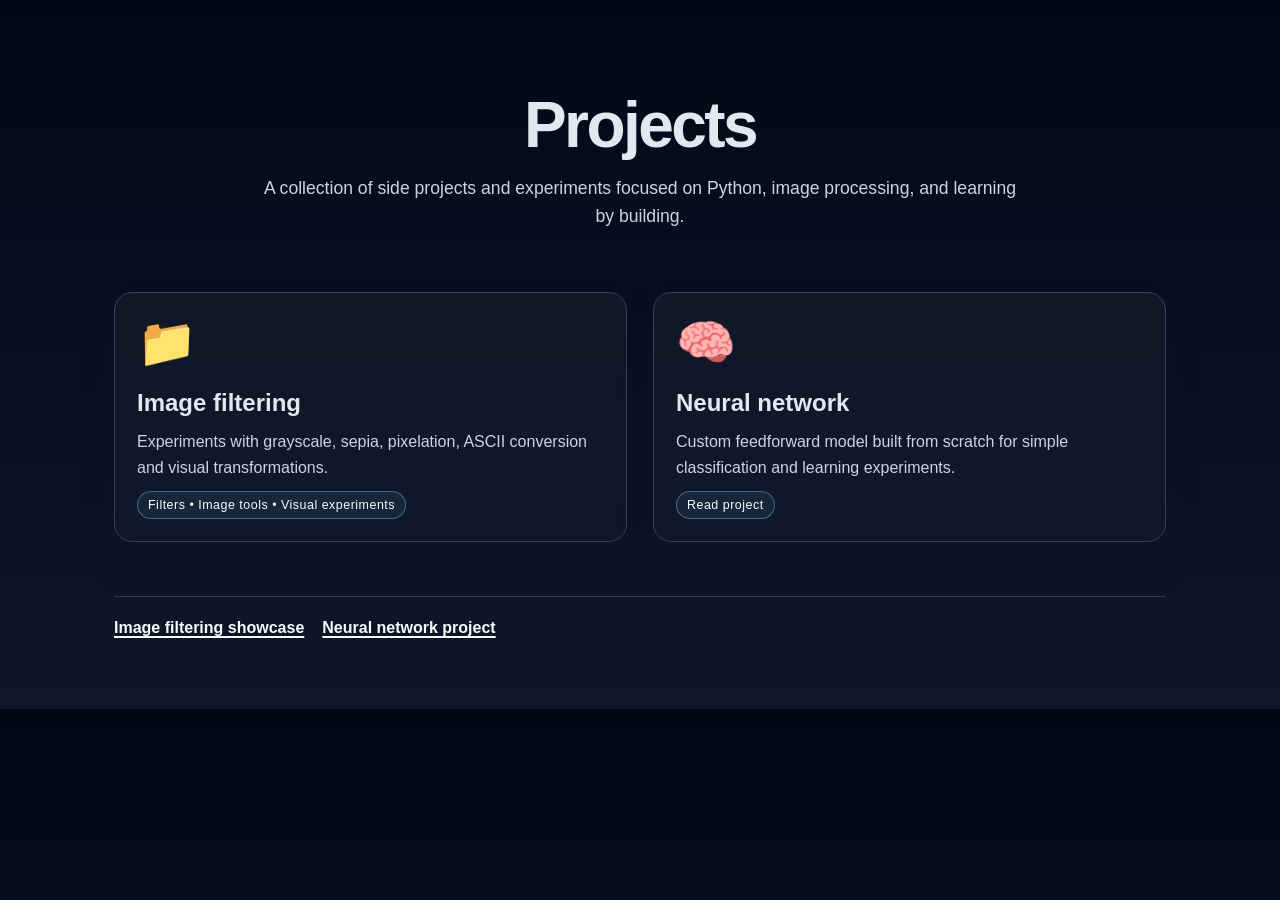
==== index.html @ 741950cd "readme polishing + project website" ====
﻿<!DOCTYPE html>
<html lang="en">
<head>
  <meta charset="UTF-8" />
  <meta name="viewport" content="width=device-width, initial-scale=1.0" />
  <title>Project Portfolio</title>
  <style>
    :root {
      --bg: #020817;
      --panel: #0f172a;
      --panel-2: #111827;
      --border: #334155;
      --text: #e2e8f0;
      --muted: #cbd5e1;
      --link: #f8fafc;
      --link-hover: #bfdbfe;
      --accent: #7dd3fc;
      --shadow: rgba(15, 23, 42, 0.45);
    }
    * { box-sizing: border-box; }
    body {
      margin: 0;
      font-family: Arial, sans-serif;
      background: linear-gradient(180deg, #020817 0%, #0f172a 100%);
      color: var(--text);
    }
    .container {
      max-width: 1100px;
      margin: 0 auto;
      padding: 48px 24px 72px;
    }
    .hero {
      text-align: center;
      padding: 40px 0 20px;
    }
    h1 {
      margin: 0;
      font-size: clamp(2.5rem, 5vw, 4rem);
      letter-spacing: -0.04em;
    }
    .subtitle {
      margin: 12px auto 0;
      max-width: 760px;
      color: var(--muted);
      font-size: 1.1rem;
      line-height: 1.6;
    }
    .cards {
      display: grid;
      grid-template-columns: repeat(auto-fit, minmax(260px, 1fr));
      gap: 26px;
      margin-top: 42px;
    }
    .folder {
      display: flex;
      flex-direction: column;
      text-decoration: none;
      color: var(--text);
      background: linear-gradient(180deg, rgba(17,24,39,0.95), rgba(15,23,42,0.98));
      border: 1px solid var(--border);
      border-radius: 18px;
      min-height: 250px;
      padding: 22px;
      box-shadow: 0 20px 30px var(--shadow);
      transition: transform 0.2s ease, border-color 0.2s ease;
    }
    .folder:hover {
      transform: translateY(-3px);
      border-color: var(--accent);
    }
    .folder-icon {
      font-size: 3rem;
      margin-bottom: 18px;
    }
    .folder h2 {
      margin: 0 0 12px;
      font-size: 1.5rem;
    }
    .folder p {
      margin: 0;
      color: var(--muted);
      line-height: 1.6;
    }
    .folder .tag {
      display: inline-block;
      margin-top: auto;
      padding: 6px 10px;
      border-radius: 999px;
      border: 1px solid rgba(125, 211, 252, 0.4);
      color: var(--link);
      background: rgba(125, 211, 252, 0.08);
      font-size: 0.78rem;
      letter-spacing: 0.04em;
      width: fit-content;
    }
    .bottom-links {
      margin-top: 54px;
      padding-top: 22px;
      border-top: 1px solid var(--border);
      display: flex;
      flex-wrap: wrap;
      gap: 18px;
    }
    a.link {
      color: var(--link);
      text-decoration: underline;
      text-underline-offset: 3px;
      text-decoration-thickness: 1.5px;
      font-weight: 600;
    }
    a.link:hover {
      color: var(--link-hover);
    }
  </style>
</head>
<body>
  <div class="container">
    <div class="hero">
      <h1>Projects</h1>
      <p class="subtitle">
        A collection of side projects and experiments focused on Python, image processing, and learning by building.
      </p>
    </div>

    <div class="cards">
      <a class="folder" href="filter-showcase.html">
        <div class="folder-icon">📁</div>
        <h2>Image filtering</h2>
        <p>Experiments with grayscale, sepia, pixelation, ASCII conversion and visual transformations.</p>
        <span class="tag">Filters • Image tools • Visual experiments</span>
      </a>

      <a class="folder" href="neural-network.html">
        <div class="folder-icon">🧠</div>
        <h2>Neural network</h2>
        <p>Custom feedforward model built from scratch for simple classification and learning experiments.</p>
        <span class="tag">Read project</span>
      </a>
    </div>

    <div class="bottom-links">
      <a class="link" href="filter-showcase.html">Image filtering showcase</a>
      <a class="link" href="neural-network.html">Neural network project</a>
    </div>
  </div>
</body>
</html>
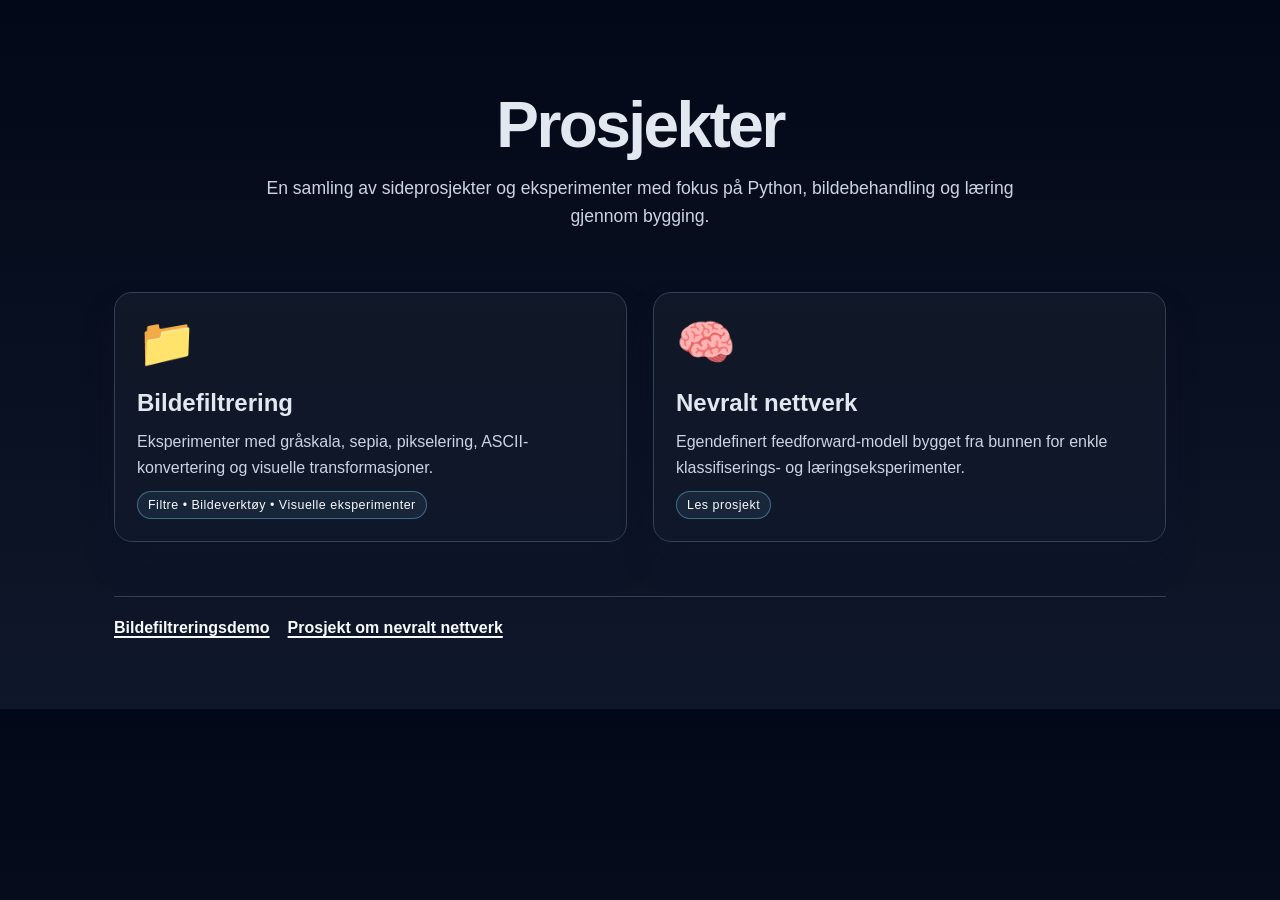
==== commit 7a0b5ce7: "Endret visningstekst til norsk" ====
--- a/index.html
+++ b/index.html
@@ -1,9 +1,9 @@
 ﻿<!DOCTYPE html>
-<html lang="en">
+<html lang="no">
 <head>
   <meta charset="UTF-8" />
   <meta name="viewport" content="width=device-width, initial-scale=1.0" />
-  <title>Project Portfolio</title>
+  <title>Prosjektportefølje</title>
   <style>
     :root {
       --bg: #020817;
@@ -116,31 +116,31 @@
 <body>
   <div class="container">
     <div class="hero">
-      <h1>Projects</h1>
+      <h1>Prosjekter</h1>
       <p class="subtitle">
-        A collection of side projects and experiments focused on Python, image processing, and learning by building.
+        En samling av sideprosjekter og eksperimenter med fokus på Python, bildebehandling og læring gjennom bygging.
       </p>
     </div>
 
     <div class="cards">
       <a class="folder" href="filter-showcase.html">
         <div class="folder-icon">📁</div>
-        <h2>Image filtering</h2>
-        <p>Experiments with grayscale, sepia, pixelation, ASCII conversion and visual transformations.</p>
-        <span class="tag">Filters • Image tools • Visual experiments</span>
+        <h2>Bildefiltrering</h2>
+        <p>Eksperimenter med gråskala, sepia, pikselering, ASCII-konvertering og visuelle transformasjoner.</p>
+        <span class="tag">Filtre • Bildeverktøy • Visuelle eksperimenter</span>
       </a>
 
       <a class="folder" href="neural-network.html">
         <div class="folder-icon">🧠</div>
-        <h2>Neural network</h2>
-        <p>Custom feedforward model built from scratch for simple classification and learning experiments.</p>
-        <span class="tag">Read project</span>
+        <h2>Nevralt nettverk</h2>
+        <p>Egendefinert feedforward-modell bygget fra bunnen for enkle klassifiserings- og læringseksperimenter.</p>
+        <span class="tag">Les prosjekt</span>
       </a>
     </div>
 
     <div class="bottom-links">
-      <a class="link" href="filter-showcase.html">Image filtering showcase</a>
-      <a class="link" href="neural-network.html">Neural network project</a>
+      <a class="link" href="filter-showcase.html">Bildefiltreringsdemo</a>
+      <a class="link" href="neural-network.html">Prosjekt om nevralt nettverk</a>
     </div>
   </div>
 </body>
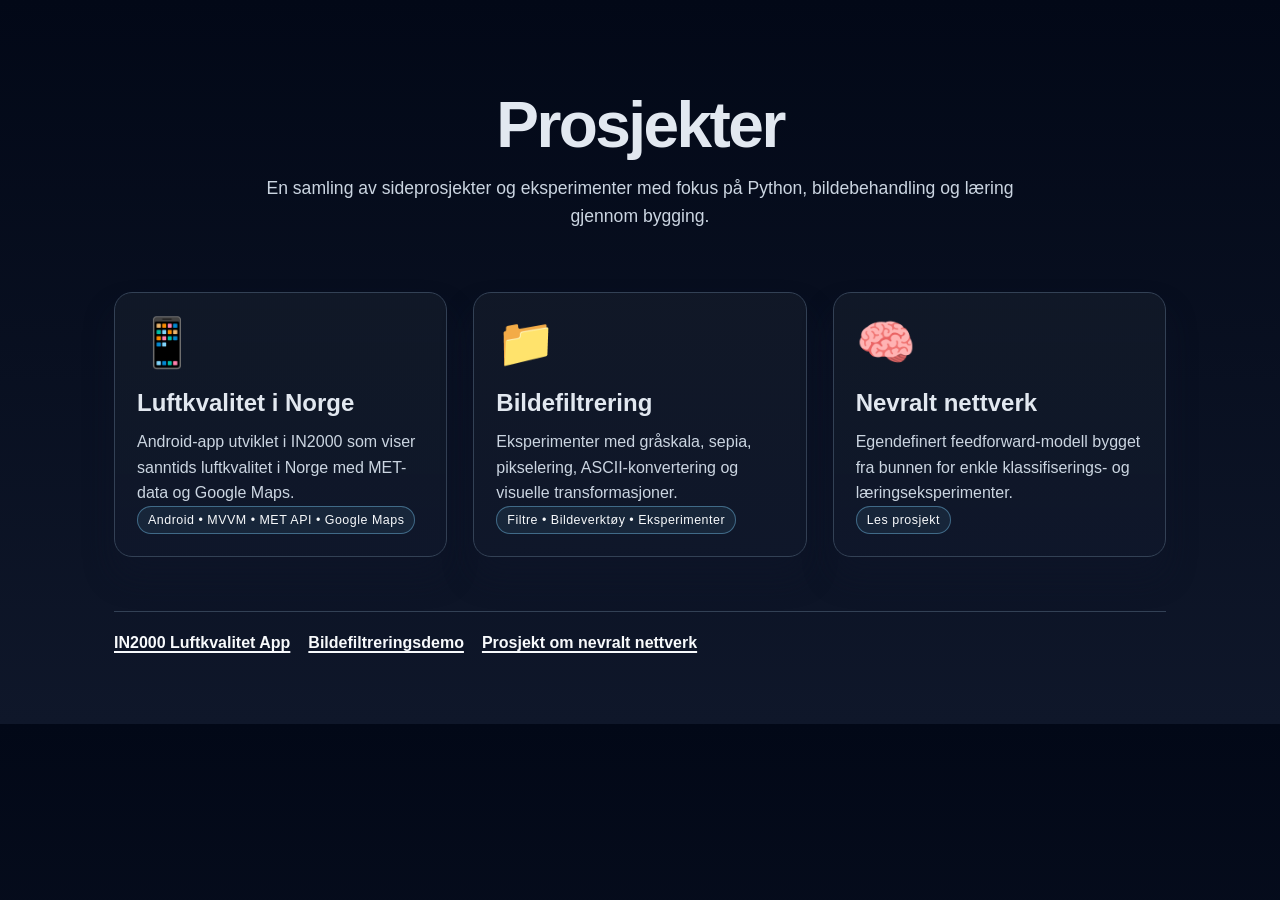
==== commit f7e4dfc0: "diverse endringer og forbedringer på blant annet readme filer" ====
--- a/index.html
+++ b/index.html
@@ -123,11 +123,18 @@
     </div>
 
     <div class="cards">
+      <a class="folder" href="air-quality-app.html">
+        <div class="folder-icon">📱</div>
+        <h2>Luftkvalitet i Norge</h2>
+        <p>Android-app utviklet i IN2000 som viser sanntids luftkvalitet i Norge med MET-data og Google Maps.</p>
+        <span class="tag">Android • MVVM • MET API • Google Maps</span>
+      </a>
+
       <a class="folder" href="filter-showcase.html">
         <div class="folder-icon">📁</div>
         <h2>Bildefiltrering</h2>
         <p>Eksperimenter med gråskala, sepia, pikselering, ASCII-konvertering og visuelle transformasjoner.</p>
-        <span class="tag">Filtre • Bildeverktøy • Visuelle eksperimenter</span>
+        <span class="tag">Filtre • Bildeverktøy •  Eksperimenter</span>
       </a>
 
       <a class="folder" href="neural-network.html">
@@ -139,6 +146,7 @@
     </div>
 
     <div class="bottom-links">
+      <a class="link" href="air-quality-app.html">IN2000 Luftkvalitet App</a>
       <a class="link" href="filter-showcase.html">Bildefiltreringsdemo</a>
       <a class="link" href="neural-network.html">Prosjekt om nevralt nettverk</a>
     </div>
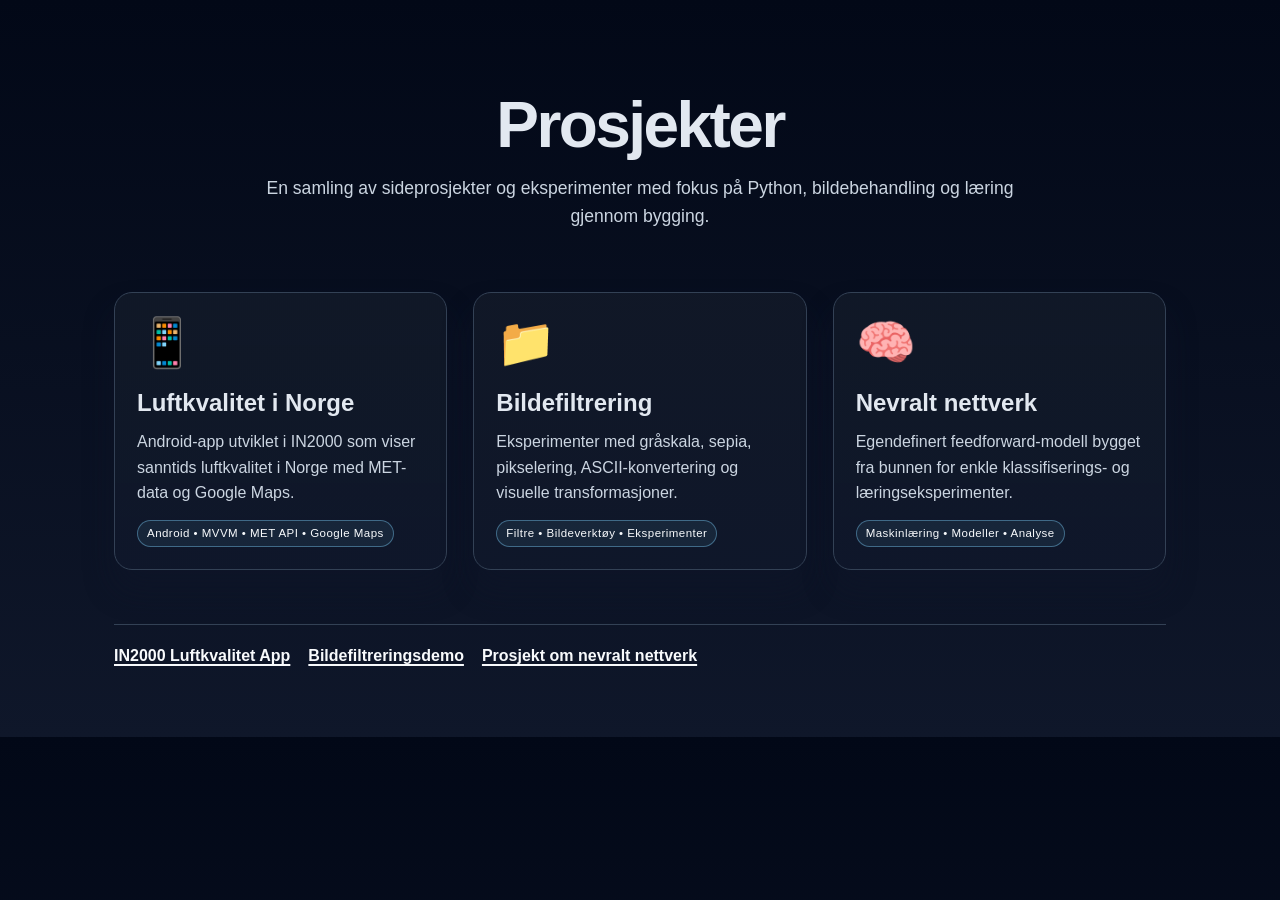
==== commit 83ccd651: "format endring" ====
--- a/index.html
+++ b/index.html
@@ -83,15 +83,17 @@
     }
     .folder .tag {
       display: inline-block;
-      margin-top: auto;
-      padding: 6px 10px;
+      margin-top: 14px;
+      padding: 5px 9px;
       border-radius: 999px;
       border: 1px solid rgba(125, 211, 252, 0.4);
       color: var(--link);
       background: rgba(125, 211, 252, 0.08);
-      font-size: 0.78rem;
+      font-size: 0.72rem;
       letter-spacing: 0.04em;
       width: fit-content;
+      white-space: nowrap;
+      line-height: 1.3;
     }
     .bottom-links {
       margin-top: 54px;
@@ -141,7 +143,7 @@
         <div class="folder-icon">🧠</div>
         <h2>Nevralt nettverk</h2>
         <p>Egendefinert feedforward-modell bygget fra bunnen for enkle klassifiserings- og læringseksperimenter.</p>
-        <span class="tag">Les prosjekt</span>
+        <span class="tag">Maskinlæring • Modeller • Analyse</span>
       </a>
     </div>
 
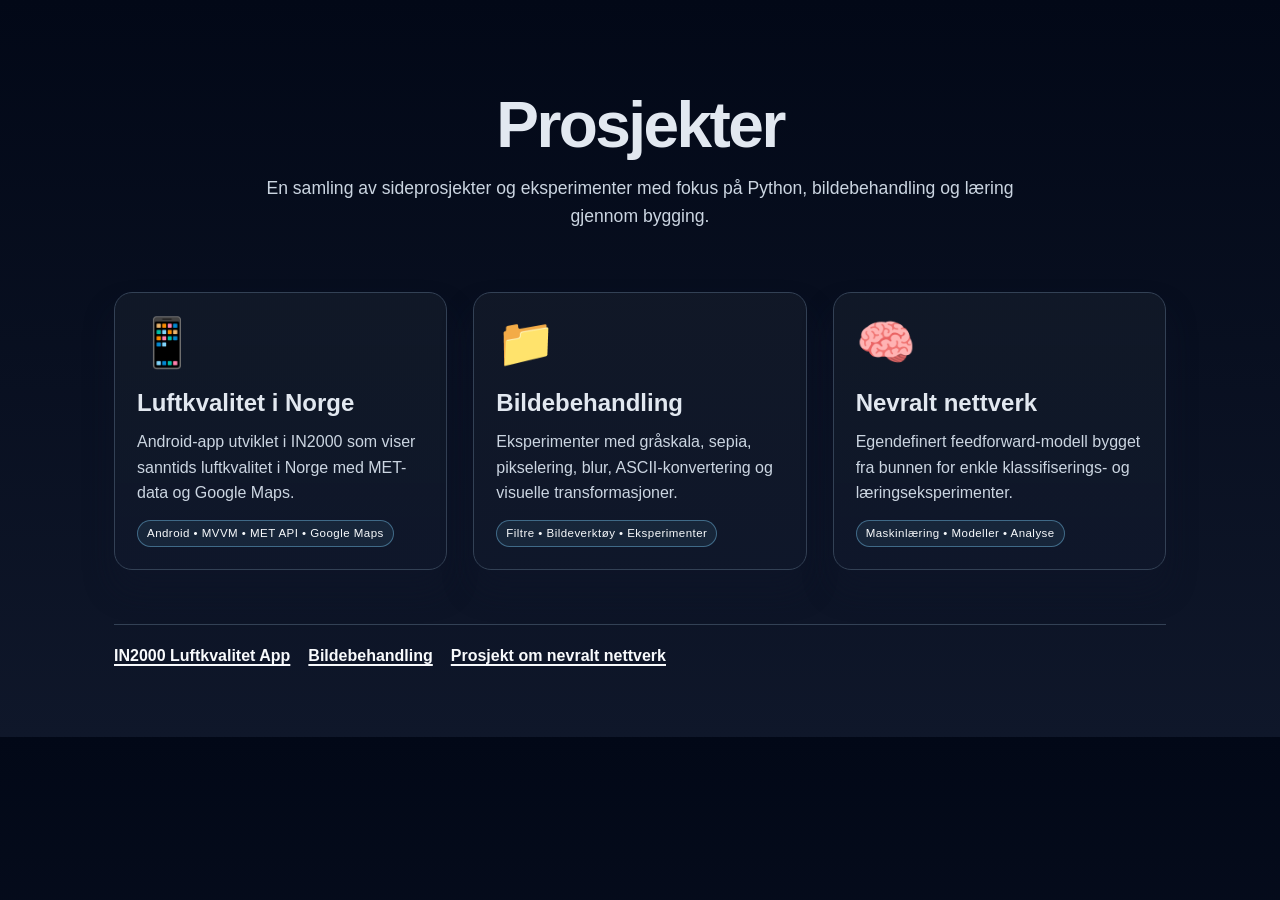
==== commit db5daf92: "Fjernet ubrukt side. oppdatert sider med kode-eksempler" ====
--- a/index.html
+++ b/index.html
@@ -134,9 +134,9 @@
 
       <a class="folder" href="filter-showcase.html">
         <div class="folder-icon">📁</div>
-        <h2>Bildefiltrering</h2>
-        <p>Eksperimenter med gråskala, sepia, pikselering, ASCII-konvertering og visuelle transformasjoner.</p>
-        <span class="tag">Filtre • Bildeverktøy •  Eksperimenter</span>
+        <h2>Bildebehandling</h2>
+        <p>Eksperimenter med gråskala, sepia, pikselering, blur, ASCII-konvertering og visuelle transformasjoner.</p>
+        <span class="tag">Filtre • Bildeverktøy • Eksperimenter</span>
       </a>
 
       <a class="folder" href="neural-network.html">
@@ -149,7 +149,7 @@
 
     <div class="bottom-links">
       <a class="link" href="air-quality-app.html">IN2000 Luftkvalitet App</a>
-      <a class="link" href="filter-showcase.html">Bildefiltreringsdemo</a>
+      <a class="link" href="filter-showcase.html">Bildebehandling</a>
       <a class="link" href="neural-network.html">Prosjekt om nevralt nettverk</a>
     </div>
   </div>
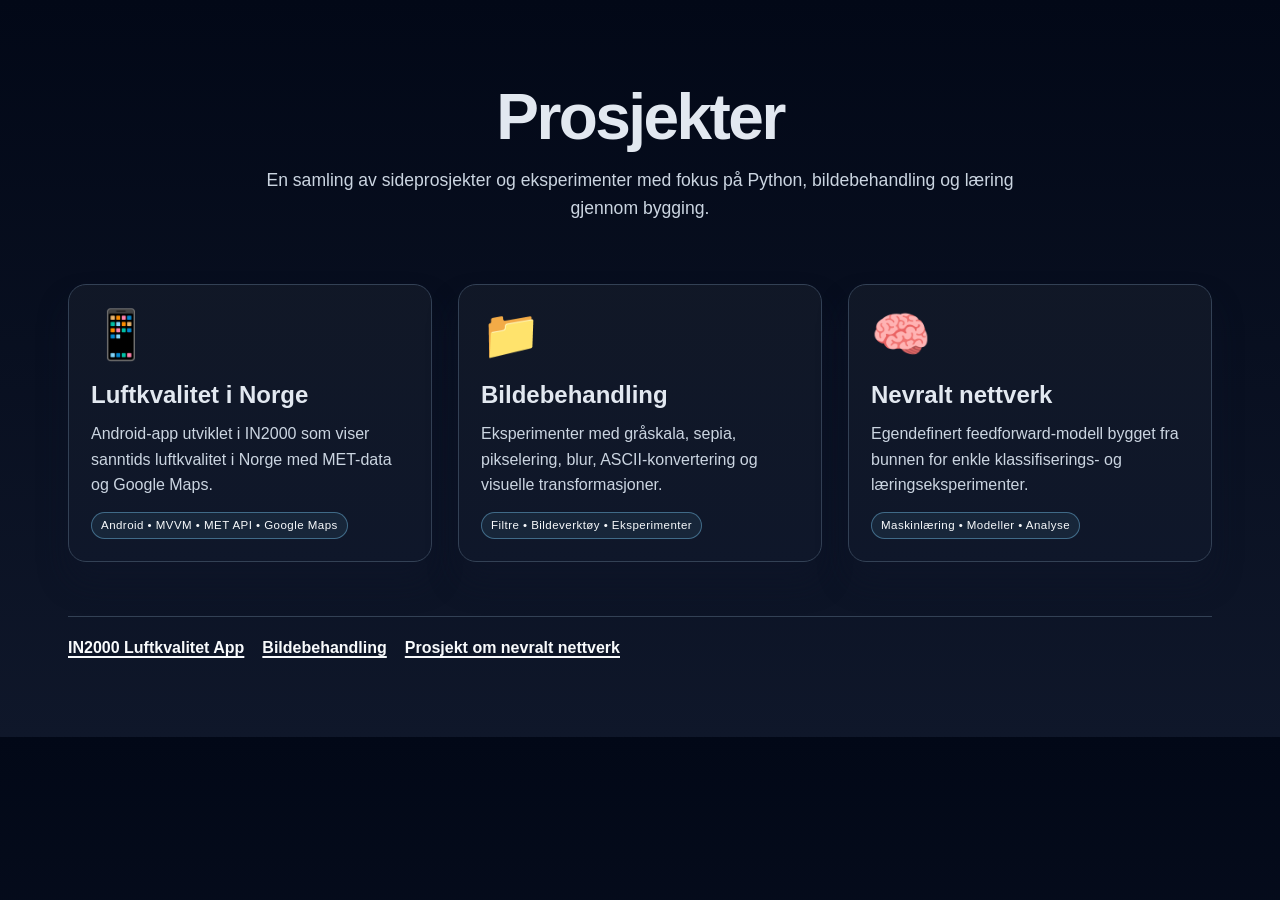
==== commit f8aee0b6: "html refactor" ====
--- a/index.html
+++ b/index.html
@@ -4,31 +4,8 @@
   <meta charset="UTF-8" />
   <meta name="viewport" content="width=device-width, initial-scale=1.0" />
   <title>Prosjektportefølje</title>
+  <link rel="stylesheet" href="common.css" />
   <style>
-    :root {
-      --bg: #020817;
-      --panel: #0f172a;
-      --panel-2: #111827;
-      --border: #334155;
-      --text: #e2e8f0;
-      --muted: #cbd5e1;
-      --link: #f8fafc;
-      --link-hover: #bfdbfe;
-      --accent: #7dd3fc;
-      --shadow: rgba(15, 23, 42, 0.45);
-    }
-    * { box-sizing: border-box; }
-    body {
-      margin: 0;
-      font-family: Arial, sans-serif;
-      background: linear-gradient(180deg, #020817 0%, #0f172a 100%);
-      color: var(--text);
-    }
-    .container {
-      max-width: 1100px;
-      margin: 0 auto;
-      padding: 48px 24px 72px;
-    }
     .hero {
       text-align: center;
       padding: 40px 0 20px;
--- a/common.css
+++ b/common.css
@@ -0,0 +1,97 @@
+:root {
+  --bg: #020817;
+  --panel: #0f172a;
+  --panel-2: #111827;
+  --border: #334155;
+  --text: #e2e8f0;
+  --muted: #cbd5e1;
+  --link: #f8fafc;
+  --accent: #7dd3fc;
+  --shadow: rgba(15, 23, 42, 0.45);
+}
+
+* { box-sizing: border-box; }
+
+body {
+  margin: 0;
+  font-family: Arial, sans-serif;
+  background: linear-gradient(180deg, #020817 0%, #0f172a 100%);
+  color: var(--text);
+}
+
+.container {
+  max-width: 1200px;
+  margin: 0 auto;
+  padding: 40px 28px 80px;
+}
+
+.topbar {
+  display: flex;
+  justify-content: space-between;
+  align-items: center;
+  gap: 16px;
+  flex-wrap: wrap;
+  margin-bottom: 28px;
+}
+
+.topbar a {
+  color: var(--link);
+  text-decoration: underline;
+  text-underline-offset: 2px;
+  font-weight: 600;
+}
+
+h1 {
+  margin: 0;
+  font-size: clamp(2.1rem, 3vw, 2.8rem);
+  letter-spacing: -0.04em;
+}
+
+p, li {
+  color: var(--muted);
+  line-height: 1.7;
+}
+
+ul {
+  padding-left: 20px;
+  margin: 10px 0 0;
+}
+
+pre {
+  background: #0b1120;
+  padding: 16px;
+  border-radius: 10px;
+  border: 1px solid var(--border);
+  overflow-x: auto;
+  color: #a9b7c6;
+  font-family: 'Courier New', Courier, monospace;
+  font-size: 0.85rem;
+  line-height: 1.5;
+  margin-top: 12px;
+}
+
+code {
+  font-family: 'Courier New', Courier, monospace;
+}
+
+.card {
+  background: var(--panel-2);
+  border: 1px solid var(--border);
+  border-radius: 14px;
+  padding: 24px;
+  margin-top: 22px;
+  box-shadow: 0 8px 24px rgba(0,0,0,0.25);
+}
+
+.bottom-links {
+  margin-top: 28px;
+  display: flex;
+  flex-wrap: wrap;
+  gap: 18px;
+}
+
+.bottom-links a {
+  color: var(--link);
+  text-decoration: underline;
+  text-underline-offset: 2px;
+}
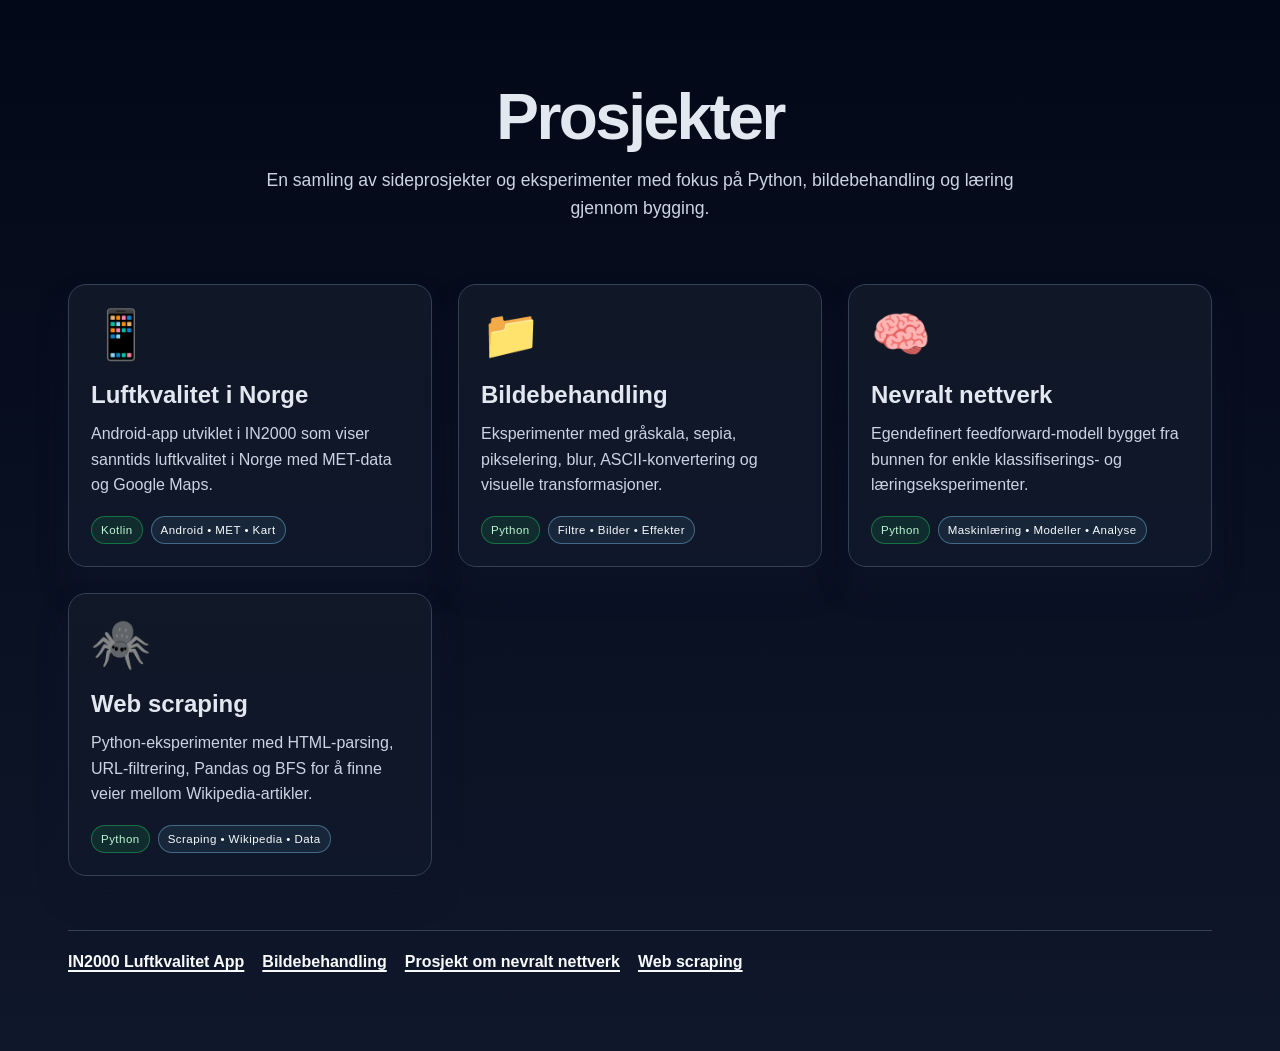
==== commit 13029eeb: "web-scraping på nettsiden" ====
--- a/index.html
+++ b/index.html
@@ -24,7 +24,7 @@
     }
     .cards {
       display: grid;
-      grid-template-columns: repeat(auto-fit, minmax(260px, 1fr));
+      grid-template-columns: repeat(auto-fit, minmax(270px, 1fr));
       gap: 26px;
       margin-top: 42px;
     }
@@ -58,19 +58,34 @@
       color: var(--muted);
       line-height: 1.6;
     }
+    .folder .meta {
+      display: flex;
+      flex-wrap: wrap;
+      gap: 8px;
+      margin-top: 18px;
+    }
+    .folder .language,
     .folder .tag {
       display: inline-block;
-      margin-top: 14px;
       padding: 5px 9px;
       border-radius: 999px;
+      font-size: 0.72rem;
+      letter-spacing: 0.04em;
+      line-height: 1.4;
+      width: fit-content;
+      max-width: 100%;
+      white-space: normal;
+      word-break: break-word;
+    }
+    .folder .language {
+      border: 1px solid rgba(34, 197, 94, 0.45);
+      color: #bbf7d0;
+      background: rgba(34, 197, 94, 0.12);
+    }
+    .folder .tag {
       border: 1px solid rgba(125, 211, 252, 0.4);
       color: var(--link);
       background: rgba(125, 211, 252, 0.08);
-      font-size: 0.72rem;
-      letter-spacing: 0.04em;
-      width: fit-content;
-      white-space: nowrap;
-      line-height: 1.3;
     }
     .bottom-links {
       margin-top: 54px;
@@ -106,21 +121,40 @@
         <div class="folder-icon">📱</div>
         <h2>Luftkvalitet i Norge</h2>
         <p>Android-app utviklet i IN2000 som viser sanntids luftkvalitet i Norge med MET-data og Google Maps.</p>
-        <span class="tag">Android • MVVM • MET API • Google Maps</span>
+        <div class="meta">
+          <span class="language">Kotlin</span>
+          <span class="tag">Android • MET • Kart</span>
+        </div>
       </a>
 
       <a class="folder" href="filter-showcase.html">
         <div class="folder-icon">📁</div>
         <h2>Bildebehandling</h2>
         <p>Eksperimenter med gråskala, sepia, pikselering, blur, ASCII-konvertering og visuelle transformasjoner.</p>
-        <span class="tag">Filtre • Bildeverktøy • Eksperimenter</span>
+        <div class="meta">
+          <span class="language">Python</span>
+          <span class="tag">Filtre • Bilder • Effekter</span>
+        </div>
       </a>
 
       <a class="folder" href="neural-network.html">
         <div class="folder-icon">🧠</div>
         <h2>Nevralt nettverk</h2>
         <p>Egendefinert feedforward-modell bygget fra bunnen for enkle klassifiserings- og læringseksperimenter.</p>
-        <span class="tag">Maskinlæring • Modeller • Analyse</span>
+        <div class="meta">
+          <span class="language">Python</span>
+          <span class="tag">Maskinlæring • Modeller • Analyse</span>
+        </div>
+      </a>
+
+      <a class="folder" href="web-scraping.html">
+        <div class="folder-icon">🕷️</div>
+        <h2>Web scraping</h2>
+        <p>Python-eksperimenter med HTML-parsing, URL-filtrering, Pandas og BFS for å finne veier mellom Wikipedia-artikler.</p>
+        <div class="meta">
+          <span class="language">Python</span>
+          <span class="tag">Scraping • Wikipedia • Data</span>
+        </div>
       </a>
     </div>
 
@@ -128,6 +162,7 @@
       <a class="link" href="air-quality-app.html">IN2000 Luftkvalitet App</a>
       <a class="link" href="filter-showcase.html">Bildebehandling</a>
       <a class="link" href="neural-network.html">Prosjekt om nevralt nettverk</a>
+      <a class="link" href="web-scraping.html">Web scraping</a>
     </div>
   </div>
 </body>
